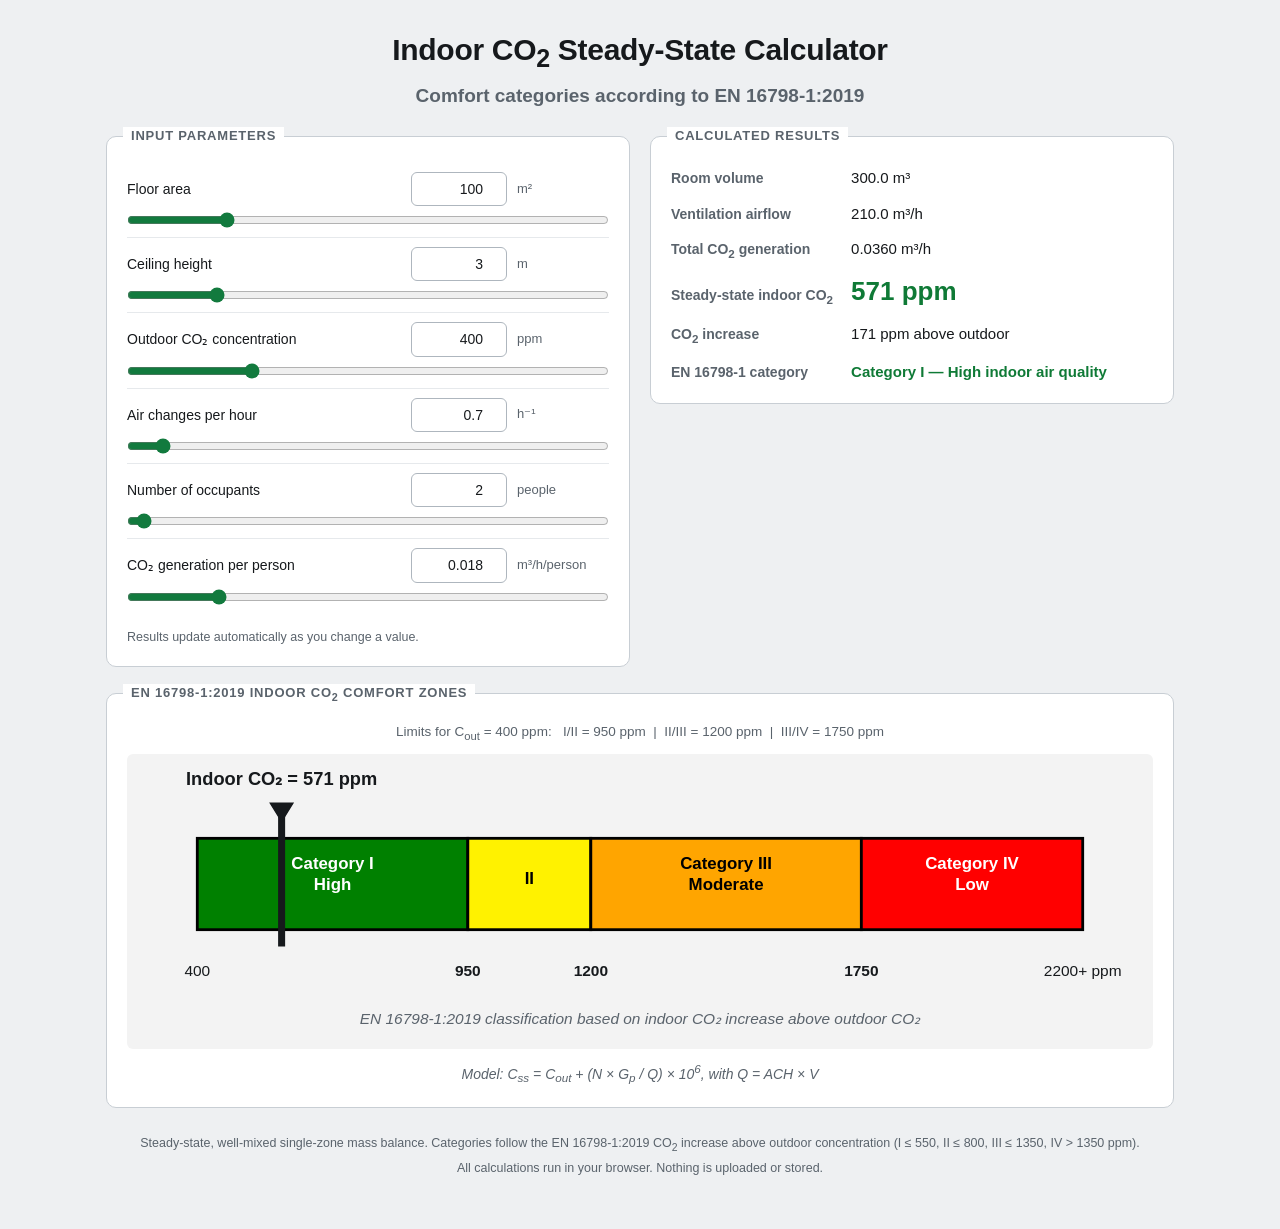
==== web/index.html @ 4ec00905 "update web" ====
<!DOCTYPE html>
<html lang="en">
<head>
<meta charset="utf-8">
<meta name="viewport" content="width=device-width, initial-scale=1">
<title>Indoor CO₂ Steady-State Calculator</title>
<meta name="description" content="Calculate steady-state indoor CO₂ concentration and the EN 16798-1:2019 indoor air quality category from room size, ventilation rate and occupancy.">
<link rel="icon" href="data:image/svg+xml,<svg xmlns='http://www.w3.org/2000/svg' viewBox='0 0 100 100'><rect width='100' height='100' rx='18' fill='%23127a3e'/><text x='50' y='68' font-size='52' font-family='Arial,sans-serif' font-weight='bold' fill='white' text-anchor='middle'>CO</text></svg>">
<link rel="stylesheet" href="style.css">
</head>
<body>
<main class="page">

  <header class="page-header">
    <h1>Indoor CO<sub>2</sub> Steady-State Calculator</h1>
    <p class="subtitle">Comfort categories according to EN&nbsp;16798-1:2019</p>
  </header>

  <div class="panels">

    <section class="panel">
      <h2 class="panel-title">Input parameters</h2>
      <form id="input-form" autocomplete="off"></form>
      <p class="hint">Results update automatically as you change a value.</p>
      <p class="error" id="error-message" role="alert" hidden></p>
    </section>

    <section class="panel">
      <h2 class="panel-title">Calculated results</h2>
      <dl class="results">
        <dt>Room volume</dt>
        <dd id="result-volume">&mdash;</dd>

        <dt>Ventilation airflow</dt>
        <dd id="result-airflow">&mdash;</dd>

        <dt>Total CO<sub>2</sub> generation</dt>
        <dd id="result-generation">&mdash;</dd>

        <dt>Steady-state indoor CO<sub>2</sub></dt>
        <dd id="result-indoor" class="result-headline">&mdash;</dd>

        <dt>CO<sub>2</sub> increase</dt>
        <dd id="result-delta">&mdash;</dd>

        <dt>EN 16798-1 category</dt>
        <dd id="result-category" class="result-category">&mdash;</dd>
      </dl>
    </section>

  </div>

  <section class="panel gauge-panel">
    <h2 class="panel-title">EN 16798-1:2019 indoor CO<sub>2</sub> comfort zones</h2>
    <p class="limits" id="limits-line"></p>
    <div class="gauge-scroll">
      <svg id="gauge" viewBox="0 0 730 210" role="img"
           aria-label="Gauge showing the indoor CO2 concentration against the EN 16798-1 comfort categories"></svg>
    </div>
    <p class="formula">
      Model: C<sub>ss</sub> = C<sub>out</sub> + (N &times; G<sub>p</sub> / Q) &times; 10<sup>6</sup>,
      with Q = ACH &times; V
    </p>
  </section>

  <footer class="page-footer">
    <p>
      Steady-state, well-mixed single-zone mass balance. Categories follow the
      EN&nbsp;16798-1:2019 CO<sub>2</sub> increase above outdoor concentration
      (I&nbsp;&le;&nbsp;550, II&nbsp;&le;&nbsp;800, III&nbsp;&le;&nbsp;1350, IV&nbsp;&gt;&nbsp;1350&nbsp;ppm).
    </p>
    <p>All calculations run in your browser. Nothing is uploaded or stored.</p>
  </footer>

</main>

<script src="model.js"></script>
<script src="app.js"></script>
</body>
</html>
---- web/style.css ----
/* ============================================================
 * Indoor CO2 Steady-State Calculator
 * ============================================================ */

:root {
  --bg: #eef0f2;
  --panel: #ffffff;
  --panel-border: #c8ced4;
  --text: #16191c;
  --text-muted: #5a636c;
  --accent: #127a3e;
  --field-border: #aeb6be;
  --field-bg: #ffffff;
  --gauge-bg: #f3f3f3;
  --error: #b3261e;

  --cat-1: #0f7a36;
  --cat-2: #a8860a;
  --cat-3: #c96a09;
  --cat-4: #c62828;
}

@media (prefers-color-scheme: dark) {
  :root:not([data-theme="light"]) {
    --bg: #14171a;
    --panel: #1e2327;
    --panel-border: #343b42;
    --text: #e8ebee;
    --text-muted: #9aa4ae;
    --accent: #4cc47f;
    --field-border: #454d55;
    --field-bg: #262c31;
    --gauge-bg: #222a2f;
    --error: #ff8a80;

    --cat-1: #4cc47f;
    --cat-2: #e8c341;
    --cat-3: #ffa94d;
    --cat-4: #ff7062;
  }
}

:root[data-theme="dark"] {
  --bg: #14171a;
  --panel: #1e2327;
  --panel-border: #343b42;
  --text: #e8ebee;
  --text-muted: #9aa4ae;
  --accent: #4cc47f;
  --field-border: #454d55;
  --field-bg: #262c31;
  --gauge-bg: #222a2f;
  --error: #ff8a80;

  --cat-1: #4cc47f;
  --cat-2: #e8c341;
  --cat-3: #ffa94d;
  --cat-4: #ff7062;
}

* {
  box-sizing: border-box;
}

body {
  margin: 0;
  padding: 0;
  background: var(--bg);
  color: var(--text);
  font-family: -apple-system, BlinkMacSystemFont, "Segoe UI", Arial, sans-serif;
  font-size: 15px;
  line-height: 1.45;
  -webkit-text-size-adjust: 100%;
}

.page {
  max-width: 1100px;
  margin: 0 auto;
  padding: 28px 16px 48px;
}

/* ---------- Header ---------- */

.page-header {
  text-align: center;
  margin-bottom: 26px;
}

.page-header h1 {
  margin: 0;
  font-size: clamp(22px, 4vw, 30px);
  font-weight: 700;
  letter-spacing: -0.01em;
}

.subtitle {
  margin: 6px 0 0;
  font-size: clamp(15px, 2.4vw, 19px);
  font-weight: 600;
  color: var(--text-muted);
}

/* ---------- Panels ---------- */

.panels {
  display: grid;
  grid-template-columns: 1fr 1fr;
  gap: 20px;
  align-items: start;
}

.panel {
  position: relative;
  background: var(--panel);
  border: 1px solid var(--panel-border);
  border-radius: 10px;
  padding: 26px 20px 20px;
}

.panel-title {
  position: absolute;
  top: -10px;
  left: 16px;
  margin: 0;
  padding: 0 8px;
  background: var(--panel);
  font-size: 13px;
  font-weight: 600;
  text-transform: uppercase;
  letter-spacing: 0.06em;
  color: var(--text-muted);
}

/* ---------- Input form ---------- */

.field {
  display: grid;
  grid-template-columns: 1fr 96px 92px;
  grid-template-areas:
    "label number unit"
    "range range range";
  align-items: center;
  gap: 4px 10px;
  padding: 9px 0;
}

.field + .field {
  border-top: 1px solid color-mix(in srgb, var(--panel-border) 45%, transparent);
}

.field-label {
  grid-area: label;
  font-size: 14px;
}

.field-number {
  grid-area: number;
  width: 100%;
  padding: 6px 8px;
  border: 1px solid var(--field-border);
  border-radius: 6px;
  background: var(--field-bg);
  color: var(--text);
  font: inherit;
  font-size: 14px;
  text-align: right;
}

.field-number:focus {
  outline: 2px solid var(--accent);
  outline-offset: 1px;
  border-color: var(--accent);
}

.field-unit {
  grid-area: unit;
  font-size: 13px;
  color: var(--text-muted);
}

.field-range {
  grid-area: range;
  width: 100%;
  margin: 2px 0 0;
  accent-color: var(--accent);
  cursor: pointer;
}

.hint {
  margin: 14px 0 0;
  font-size: 12.5px;
  color: var(--text-muted);
}

.error {
  margin: 10px 0 0;
  padding: 8px 10px;
  border-radius: 6px;
  background: color-mix(in srgb, var(--error) 12%, transparent);
  color: var(--error);
  font-size: 13.5px;
  font-weight: 600;
}

/* ---------- Results ---------- */

.results {
  display: grid;
  grid-template-columns: auto 1fr;
  align-items: baseline;
  gap: 14px 18px;
  margin: 4px 0 0;
}

.results dt {
  font-size: 14px;
  font-weight: 600;
  color: var(--text-muted);
}

.results dd {
  margin: 0;
  font-size: 15px;
  font-variant-numeric: tabular-nums;
}

.result-headline {
  font-size: 26px !important;
  font-weight: 700;
  line-height: 1.1;
}

.result-category {
  font-size: 15px !important;
  font-weight: 700;
}

.cat-1 { color: var(--cat-1); }
.cat-2 { color: var(--cat-2); }
.cat-3 { color: var(--cat-3); }
.cat-4 { color: var(--cat-4); }

/* ---------- Gauge ---------- */

.gauge-panel {
  margin-top: 26px;
}

.limits {
  margin: 2px 0 10px;
  text-align: center;
  font-size: 13.5px;
  color: var(--text-muted);
  font-variant-numeric: tabular-nums;
}

#gauge {
  display: block;
  width: 100%;
  height: auto;
  background: var(--gauge-bg);
  border-radius: 6px;
  font-family: Arial, Helvetica, sans-serif;
}

.gauge-tick,
.gauge-readout,
.gauge-caption {
  fill: var(--text);
}

.gauge-caption {
  fill: var(--text-muted);
}

.gauge-marker {
  stroke: var(--text);
  fill: var(--text);
}

.formula {
  margin: 12px 0 0;
  text-align: center;
  font-size: 14px;
  font-style: italic;
  color: var(--text-muted);
}

/* ---------- Footer ---------- */

.page-footer {
  margin-top: 26px;
  text-align: center;
  font-size: 12.5px;
  color: var(--text-muted);
}

.page-footer p {
  margin: 4px 0;
}

/* ---------- Narrow screens ---------- */

@media (max-width: 760px) {
  .panels {
    grid-template-columns: 1fr;
    gap: 26px;
  }

  .gauge-panel {
    padding-left: 10px;
    padding-right: 10px;
  }

  /* Keep the gauge labels legible on a phone: hold a minimum width
     and let the reader pan sideways rather than shrink the text. */
  .gauge-scroll {
    overflow-x: auto;
    -webkit-overflow-scrolling: touch;
  }

  #gauge {
    min-width: 560px;
  }

  .results {
    grid-template-columns: 1fr;
    gap: 2px;
  }

  .results dd {
    margin-bottom: 10px;
  }
}
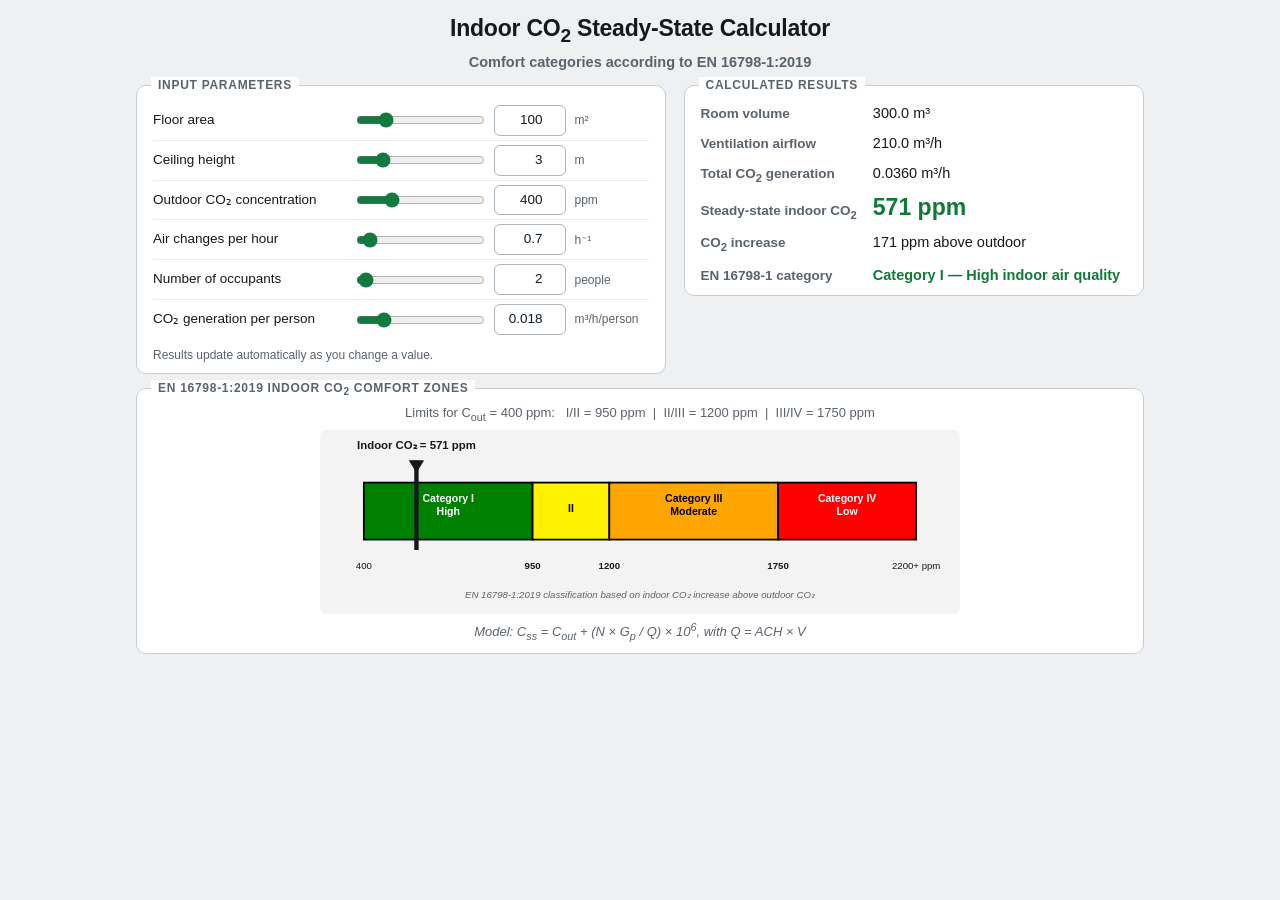
==== commit 01b8fedf: "update index for UI" ====
--- a/web/index.html
+++ b/web/index.html
@@ -63,14 +63,6 @@
     </p>
   </section>
 
-  <footer class="page-footer">
-    <p>
-      Steady-state, well-mixed single-zone mass balance. Categories follow the
-      EN&nbsp;16798-1:2019 CO<sub>2</sub> increase above outdoor concentration
-      (I&nbsp;&le;&nbsp;550, II&nbsp;&le;&nbsp;800, III&nbsp;&le;&nbsp;1350, IV&nbsp;&gt;&nbsp;1350&nbsp;ppm).
-    </p>
-    <p>All calculations run in your browser. Nothing is uploaded or stored.</p>
-  </footer>
 
 </main>
 
--- a/web/style.css
+++ b/web/style.css
@@ -1,334 +1,357 @@
-/* ============================================================
- * Indoor CO2 Steady-State Calculator
- * ============================================================ */
-
-:root {
-  --bg: #eef0f2;
-  --panel: #ffffff;
-  --panel-border: #c8ced4;
-  --text: #16191c;
-  --text-muted: #5a636c;
-  --accent: #127a3e;
-  --field-border: #aeb6be;
-  --field-bg: #ffffff;
-  --gauge-bg: #f3f3f3;
-  --error: #b3261e;
-
-  --cat-1: #0f7a36;
-  --cat-2: #a8860a;
-  --cat-3: #c96a09;
-  --cat-4: #c62828;
-}
-
-@media (prefers-color-scheme: dark) {
-  :root:not([data-theme="light"]) {
-    --bg: #14171a;
-    --panel: #1e2327;
-    --panel-border: #343b42;
-    --text: #e8ebee;
-    --text-muted: #9aa4ae;
-    --accent: #4cc47f;
-    --field-border: #454d55;
-    --field-bg: #262c31;
-    --gauge-bg: #222a2f;
-    --error: #ff8a80;
-
-    --cat-1: #4cc47f;
-    --cat-2: #e8c341;
-    --cat-3: #ffa94d;
-    --cat-4: #ff7062;
-  }
-}
-
-:root[data-theme="dark"] {
-  --bg: #14171a;
-  --panel: #1e2327;
-  --panel-border: #343b42;
-  --text: #e8ebee;
-  --text-muted: #9aa4ae;
-  --accent: #4cc47f;
-  --field-border: #454d55;
-  --field-bg: #262c31;
-  --gauge-bg: #222a2f;
-  --error: #ff8a80;
-
-  --cat-1: #4cc47f;
-  --cat-2: #e8c341;
-  --cat-3: #ffa94d;
-  --cat-4: #ff7062;
-}
-
-* {
-  box-sizing: border-box;
-}
-
-body {
-  margin: 0;
-  padding: 0;
-  background: var(--bg);
-  color: var(--text);
-  font-family: -apple-system, BlinkMacSystemFont, "Segoe UI", Arial, sans-serif;
-  font-size: 15px;
-  line-height: 1.45;
-  -webkit-text-size-adjust: 100%;
-}
-
-.page {
-  max-width: 1100px;
-  margin: 0 auto;
-  padding: 28px 16px 48px;
-}
-
-/* ---------- Header ---------- */
-
-.page-header {
-  text-align: center;
-  margin-bottom: 26px;
-}
-
-.page-header h1 {
-  margin: 0;
-  font-size: clamp(22px, 4vw, 30px);
-  font-weight: 700;
-  letter-spacing: -0.01em;
-}
-
-.subtitle {
-  margin: 6px 0 0;
-  font-size: clamp(15px, 2.4vw, 19px);
-  font-weight: 600;
-  color: var(--text-muted);
-}
-
-/* ---------- Panels ---------- */
-
-.panels {
-  display: grid;
-  grid-template-columns: 1fr 1fr;
-  gap: 20px;
-  align-items: start;
-}
-
-.panel {
-  position: relative;
-  background: var(--panel);
-  border: 1px solid var(--panel-border);
-  border-radius: 10px;
-  padding: 26px 20px 20px;
-}
-
-.panel-title {
-  position: absolute;
-  top: -10px;
-  left: 16px;
-  margin: 0;
-  padding: 0 8px;
-  background: var(--panel);
-  font-size: 13px;
-  font-weight: 600;
-  text-transform: uppercase;
-  letter-spacing: 0.06em;
-  color: var(--text-muted);
-}
-
-/* ---------- Input form ---------- */
-
-.field {
-  display: grid;
-  grid-template-columns: 1fr 96px 92px;
-  grid-template-areas:
-    "label number unit"
-    "range range range";
-  align-items: center;
-  gap: 4px 10px;
-  padding: 9px 0;
-}
-
-.field + .field {
-  border-top: 1px solid color-mix(in srgb, var(--panel-border) 45%, transparent);
-}
-
-.field-label {
-  grid-area: label;
-  font-size: 14px;
-}
-
-.field-number {
-  grid-area: number;
-  width: 100%;
-  padding: 6px 8px;
-  border: 1px solid var(--field-border);
-  border-radius: 6px;
-  background: var(--field-bg);
-  color: var(--text);
-  font: inherit;
-  font-size: 14px;
-  text-align: right;
-}
-
-.field-number:focus {
-  outline: 2px solid var(--accent);
-  outline-offset: 1px;
-  border-color: var(--accent);
-}
-
-.field-unit {
-  grid-area: unit;
-  font-size: 13px;
-  color: var(--text-muted);
-}
-
-.field-range {
-  grid-area: range;
-  width: 100%;
-  margin: 2px 0 0;
-  accent-color: var(--accent);
-  cursor: pointer;
-}
-
-.hint {
-  margin: 14px 0 0;
-  font-size: 12.5px;
-  color: var(--text-muted);
-}
-
-.error {
-  margin: 10px 0 0;
-  padding: 8px 10px;
-  border-radius: 6px;
-  background: color-mix(in srgb, var(--error) 12%, transparent);
-  color: var(--error);
-  font-size: 13.5px;
-  font-weight: 600;
-}
-
-/* ---------- Results ---------- */
-
-.results {
-  display: grid;
-  grid-template-columns: auto 1fr;
-  align-items: baseline;
-  gap: 14px 18px;
-  margin: 4px 0 0;
-}
-
-.results dt {
-  font-size: 14px;
-  font-weight: 600;
-  color: var(--text-muted);
-}
-
-.results dd {
-  margin: 0;
-  font-size: 15px;
-  font-variant-numeric: tabular-nums;
-}
-
-.result-headline {
-  font-size: 26px !important;
-  font-weight: 700;
-  line-height: 1.1;
-}
-
-.result-category {
-  font-size: 15px !important;
-  font-weight: 700;
-}
-
-.cat-1 { color: var(--cat-1); }
-.cat-2 { color: var(--cat-2); }
-.cat-3 { color: var(--cat-3); }
-.cat-4 { color: var(--cat-4); }
-
-/* ---------- Gauge ---------- */
-
-.gauge-panel {
-  margin-top: 26px;
-}
-
-.limits {
-  margin: 2px 0 10px;
-  text-align: center;
-  font-size: 13.5px;
-  color: var(--text-muted);
-  font-variant-numeric: tabular-nums;
-}
-
-#gauge {
-  display: block;
-  width: 100%;
-  height: auto;
-  background: var(--gauge-bg);
-  border-radius: 6px;
-  font-family: Arial, Helvetica, sans-serif;
-}
-
-.gauge-tick,
-.gauge-readout,
-.gauge-caption {
-  fill: var(--text);
-}
-
-.gauge-caption {
-  fill: var(--text-muted);
-}
-
-.gauge-marker {
-  stroke: var(--text);
-  fill: var(--text);
-}
-
-.formula {
-  margin: 12px 0 0;
-  text-align: center;
-  font-size: 14px;
-  font-style: italic;
-  color: var(--text-muted);
-}
-
-/* ---------- Footer ---------- */
-
-.page-footer {
-  margin-top: 26px;
-  text-align: center;
-  font-size: 12.5px;
-  color: var(--text-muted);
-}
-
-.page-footer p {
-  margin: 4px 0;
-}
-
-/* ---------- Narrow screens ---------- */
-
-@media (max-width: 760px) {
-  .panels {
-    grid-template-columns: 1fr;
-    gap: 26px;
-  }
-
-  .gauge-panel {
-    padding-left: 10px;
-    padding-right: 10px;
-  }
-
-  /* Keep the gauge labels legible on a phone: hold a minimum width
-     and let the reader pan sideways rather than shrink the text. */
-  .gauge-scroll {
-    overflow-x: auto;
-    -webkit-overflow-scrolling: touch;
-  }
-
-  #gauge {
-    min-width: 560px;
-  }
-
-  .results {
-    grid-template-columns: 1fr;
-    gap: 2px;
-  }
-
-  .results dd {
-    margin-bottom: 10px;
-  }
-}
+/* ============================================================
+ * Indoor CO2 Steady-State Calculator
+ *
+ * Laid out to fit a laptop screen at 100% zoom without
+ * scrolling: each input is a single row, and the gauge is
+ * capped at its natural size instead of scaling with the
+ * page width.
+ * ============================================================ */
+
+:root {
+  --bg: #eef0f2;
+  --panel: #ffffff;
+  --panel-border: #c8ced4;
+  --text: #16191c;
+  --text-muted: #5a636c;
+  --accent: #127a3e;
+  --field-border: #aeb6be;
+  --field-bg: #ffffff;
+  --gauge-bg: #f3f3f3;
+  --error: #b3261e;
+
+  --cat-1: #0f7a36;
+  --cat-2: #a8860a;
+  --cat-3: #c96a09;
+  --cat-4: #c62828;
+}
+
+@media (prefers-color-scheme: dark) {
+  :root:not([data-theme="light"]) {
+    --bg: #14171a;
+    --panel: #1e2327;
+    --panel-border: #343b42;
+    --text: #e8ebee;
+    --text-muted: #9aa4ae;
+    --accent: #4cc47f;
+    --field-border: #454d55;
+    --field-bg: #262c31;
+    --gauge-bg: #222a2f;
+    --error: #ff8a80;
+
+    --cat-1: #4cc47f;
+    --cat-2: #e8c341;
+    --cat-3: #ffa94d;
+    --cat-4: #ff7062;
+  }
+}
+
+:root[data-theme="dark"] {
+  --bg: #14171a;
+  --panel: #1e2327;
+  --panel-border: #343b42;
+  --text: #e8ebee;
+  --text-muted: #9aa4ae;
+  --accent: #4cc47f;
+  --field-border: #454d55;
+  --field-bg: #262c31;
+  --gauge-bg: #222a2f;
+  --error: #ff8a80;
+
+  --cat-1: #4cc47f;
+  --cat-2: #e8c341;
+  --cat-3: #ffa94d;
+  --cat-4: #ff7062;
+}
+
+* {
+  box-sizing: border-box;
+}
+
+body {
+  margin: 0;
+  padding: 0;
+  background: var(--bg);
+  color: var(--text);
+  font-family: -apple-system, BlinkMacSystemFont, "Segoe UI", Arial, sans-serif;
+  font-size: 15px;
+  line-height: 1.4;
+  -webkit-text-size-adjust: 100%;
+}
+
+.page {
+  max-width: 1040px;
+  margin: 0 auto;
+  padding: 12px 16px 10px;
+}
+
+/* ---------- Header ---------- */
+
+.page-header {
+  text-align: center;
+  margin-bottom: 12px;
+}
+
+.page-header h1 {
+  margin: 0;
+  font-size: clamp(18px, 2.3vw, 23px);
+  font-weight: 700;
+  letter-spacing: -0.01em;
+}
+
+.subtitle {
+  margin: 3px 0 0;
+  font-size: clamp(12.5px, 1.4vw, 14.5px);
+  font-weight: 600;
+  color: var(--text-muted);
+}
+
+/* ---------- Panels ---------- */
+
+.panels {
+  display: grid;
+  grid-template-columns: 1.15fr 1fr;
+  gap: 18px;
+  align-items: start;
+}
+
+.panel {
+  position: relative;
+  background: var(--panel);
+  border: 1px solid var(--panel-border);
+  border-radius: 10px;
+  padding: 15px 16px 9px;
+}
+
+.panel-title {
+  position: absolute;
+  top: -9px;
+  left: 14px;
+  margin: 0;
+  padding: 0 7px;
+  background: var(--panel);
+  font-size: 12px;
+  font-weight: 600;
+  text-transform: uppercase;
+  letter-spacing: 0.06em;
+  color: var(--text-muted);
+}
+
+/* ---------- Input form ----------
+ * Label, slider, number box and unit all share one row, which
+ * keeps six inputs inside roughly 250px of height.
+ * -------------------------------------------------------- */
+
+.field {
+  display: grid;
+  grid-template-columns: minmax(0, 1.5fr) minmax(0, 1fr) 72px 74px;
+  grid-template-areas: "label range number unit";
+  align-items: center;
+  gap: 0 9px;
+  padding: 4px 0;
+}
+
+.field + .field {
+  border-top: 1px solid color-mix(in srgb, var(--panel-border) 40%, transparent);
+}
+
+.field-label {
+  grid-area: label;
+  font-size: 13.5px;
+  line-height: 1.25;
+}
+
+.field-number {
+  grid-area: number;
+  width: 100%;
+  padding: 5px 7px;
+  border: 1px solid var(--field-border);
+  border-radius: 6px;
+  background: var(--field-bg);
+  color: var(--text);
+  font: inherit;
+  font-size: 13.5px;
+  text-align: right;
+}
+
+.field-number:focus {
+  outline: 2px solid var(--accent);
+  outline-offset: 1px;
+  border-color: var(--accent);
+}
+
+.field-unit {
+  grid-area: unit;
+  font-size: 12px;
+  line-height: 1.2;
+  color: var(--text-muted);
+}
+
+.field-range {
+  grid-area: range;
+  width: 100%;
+  margin: 0;
+  accent-color: var(--accent);
+  cursor: pointer;
+}
+
+.hint {
+  margin: 8px 0 0;
+  font-size: 12px;
+  color: var(--text-muted);
+}
+
+.error {
+  margin: 8px 0 0;
+  padding: 7px 9px;
+  border-radius: 6px;
+  background: color-mix(in srgb, var(--error) 12%, transparent);
+  color: var(--error);
+  font-size: 13px;
+  font-weight: 600;
+}
+
+/* ---------- Results ---------- */
+
+.results {
+  display: grid;
+  grid-template-columns: auto 1fr;
+  align-items: baseline;
+  gap: 9px 16px;
+  margin: 2px 0 0;
+}
+
+.results dt {
+  font-size: 13.5px;
+  font-weight: 600;
+  color: var(--text-muted);
+}
+
+.results dd {
+  margin: 0;
+  font-size: 14.5px;
+  font-variant-numeric: tabular-nums;
+}
+
+.result-headline {
+  font-size: 23px !important;
+  font-weight: 700;
+  line-height: 1.1;
+}
+
+.result-category {
+  font-size: 14.5px !important;
+  font-weight: 700;
+}
+
+.cat-1 { color: var(--cat-1); }
+.cat-2 { color: var(--cat-2); }
+.cat-3 { color: var(--cat-3); }
+.cat-4 { color: var(--cat-4); }
+
+/* ---------- Gauge ----------
+ * Capped at the SVG's natural 730px width so its height stays
+ * near 210px instead of growing with the page.
+ * -------------------------------------------------------- */
+
+.gauge-panel {
+  margin-top: 14px;
+}
+
+.limits {
+  margin: 0 0 5px;
+  text-align: center;
+  font-size: 13px;
+  color: var(--text-muted);
+  font-variant-numeric: tabular-nums;
+}
+
+.gauge-scroll {
+  max-width: 640px;
+  margin: 0 auto;
+}
+
+#gauge {
+  display: block;
+  width: 100%;
+  height: auto;
+  background: var(--gauge-bg);
+  border-radius: 6px;
+  font-family: Arial, Helvetica, sans-serif;
+}
+
+.gauge-tick,
+.gauge-readout,
+.gauge-caption {
+  fill: var(--text);
+}
+
+.gauge-caption {
+  fill: var(--text-muted);
+}
+
+.gauge-marker {
+  stroke: var(--text);
+  fill: var(--text);
+}
+
+.formula {
+  margin: 6px 0 0;
+  text-align: center;
+  font-size: 13px;
+  font-style: italic;
+  color: var(--text-muted);
+}
+
+/* ---------- Medium widths ----------
+ * Not enough room for label + slider side by side, so the
+ * slider drops to its own row again.
+ * -------------------------------------------------------- */
+
+@media (max-width: 900px) {
+  .field {
+    grid-template-columns: minmax(0, 1fr) 80px 80px;
+    grid-template-areas:
+      "label number unit"
+      "range range range";
+    gap: 4px 9px;
+    padding: 7px 0;
+  }
+
+  .field-range {
+    margin-top: 3px;
+  }
+}
+
+/* ---------- Narrow screens ---------- */
+
+@media (max-width: 760px) {
+  .panels {
+    grid-template-columns: 1fr;
+    gap: 22px;
+  }
+
+  .gauge-panel {
+    padding-left: 10px;
+    padding-right: 10px;
+  }
+
+  .results {
+    grid-template-columns: 1fr;
+    gap: 2px;
+  }
+
+  .results dd {
+    margin-bottom: 9px;
+  }
+
+  /* Keep the gauge labels legible on a phone: hold a minimum width
+     and let the reader pan sideways rather than shrink the text. */
+  .gauge-scroll {
+    overflow-x: auto;
+    -webkit-overflow-scrolling: touch;
+  }
+
+  #gauge {
+    min-width: 560px;
+  }
+}
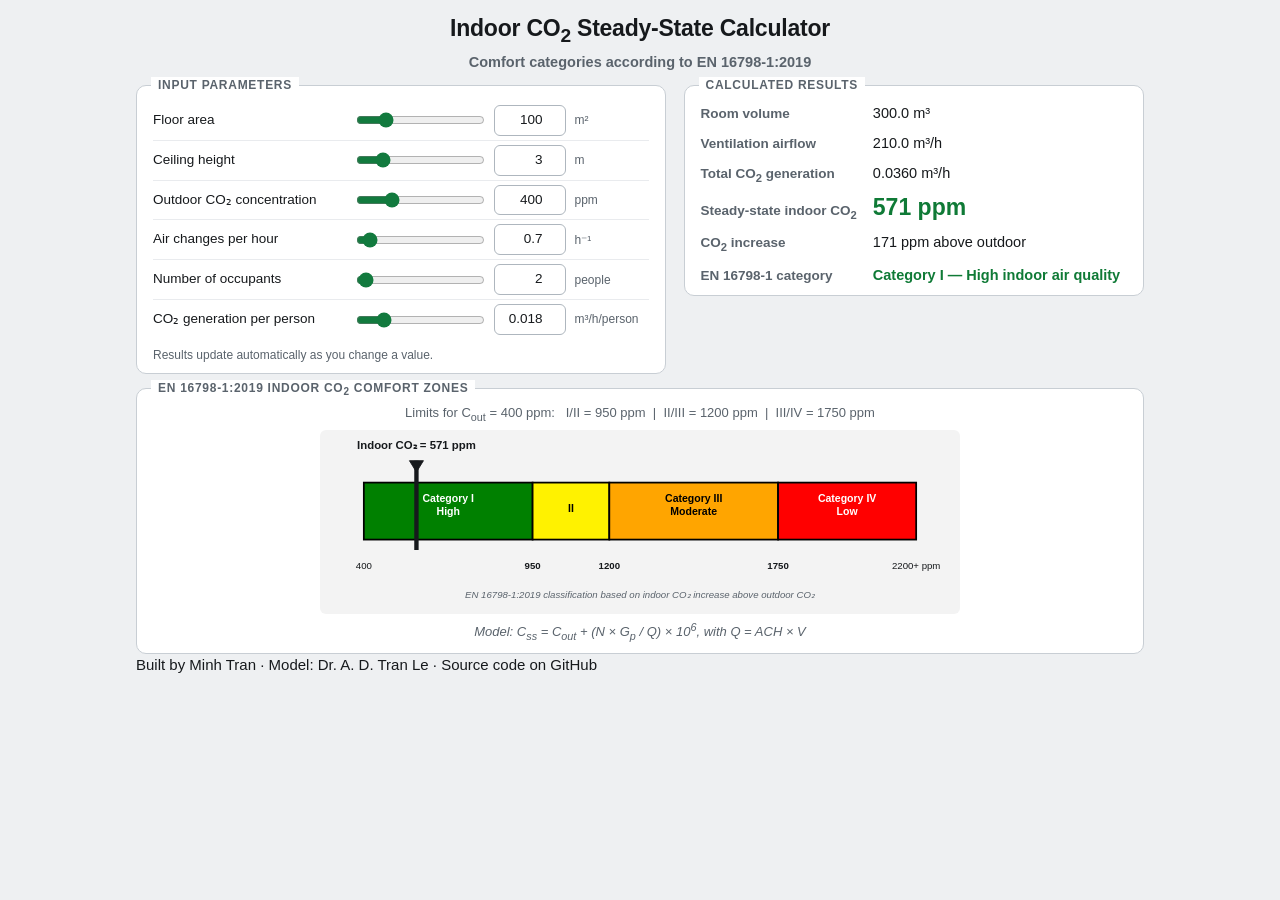
==== commit 816920e1: "Update index.html" ====
--- a/web/index.html
+++ b/web/index.html
@@ -63,7 +63,7 @@
     </p>
   </section>
 
-
+Built by Minh Tran · Model: Dr. A. D. Tran Le · Source code on GitHub
 </main>
 
 <script src="model.js"></script>
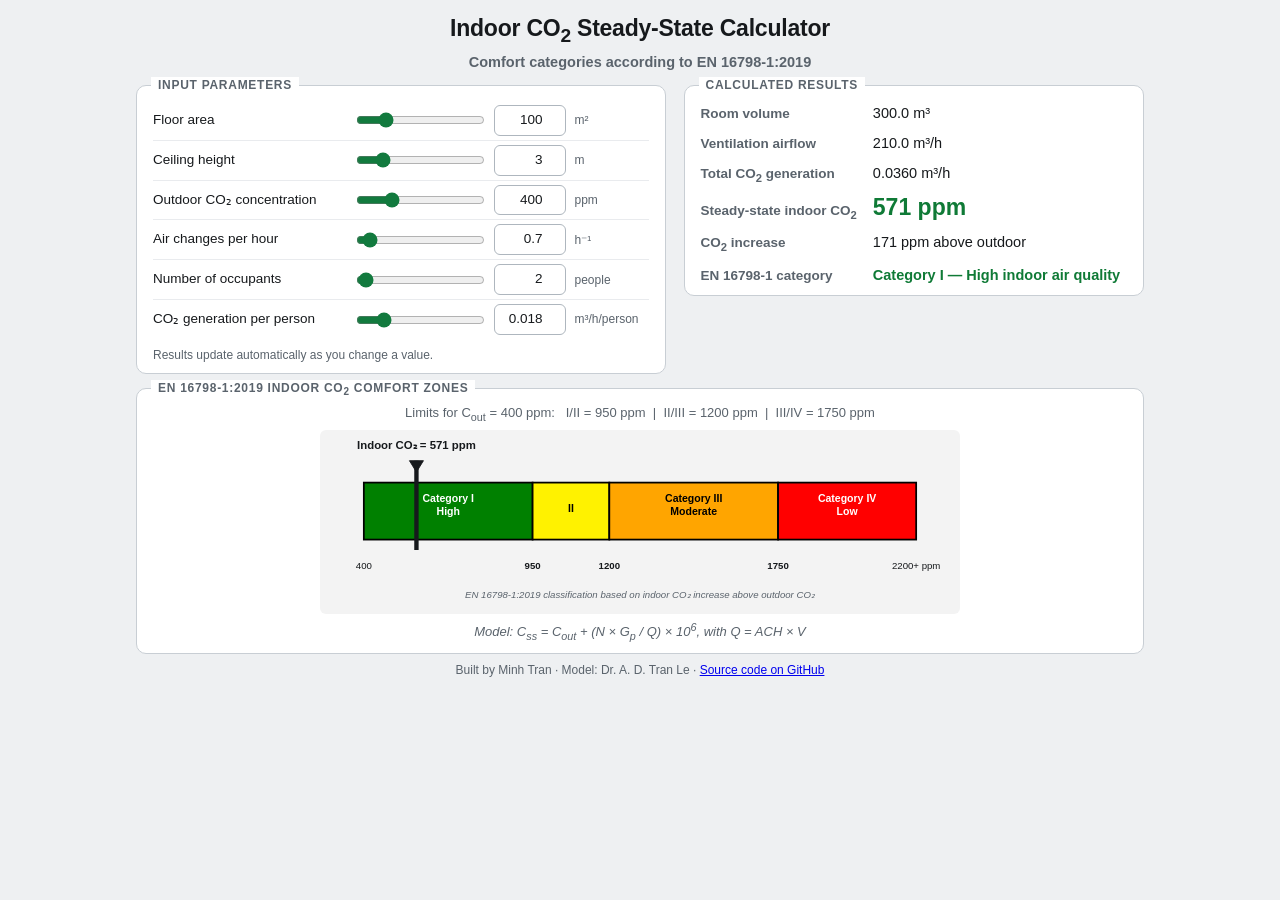
==== commit 3c2dcaeb: "Update index.html" ====
--- a/web/index.html
+++ b/web/index.html
@@ -63,7 +63,10 @@
     </p>
   </section>
 
-Built by Minh Tran · Model: Dr. A. D. Tran Le · Source code on GitHub
+  <p class="hint" style="text-align:center">
+    Built by Minh Tran · Model: Dr. A. D. Tran Le ·
+    <a href="https://github.com/minhtranl/house-project">Source code on GitHub</a>
+  </p>
 </main>
 
 <script src="model.js"></script>
